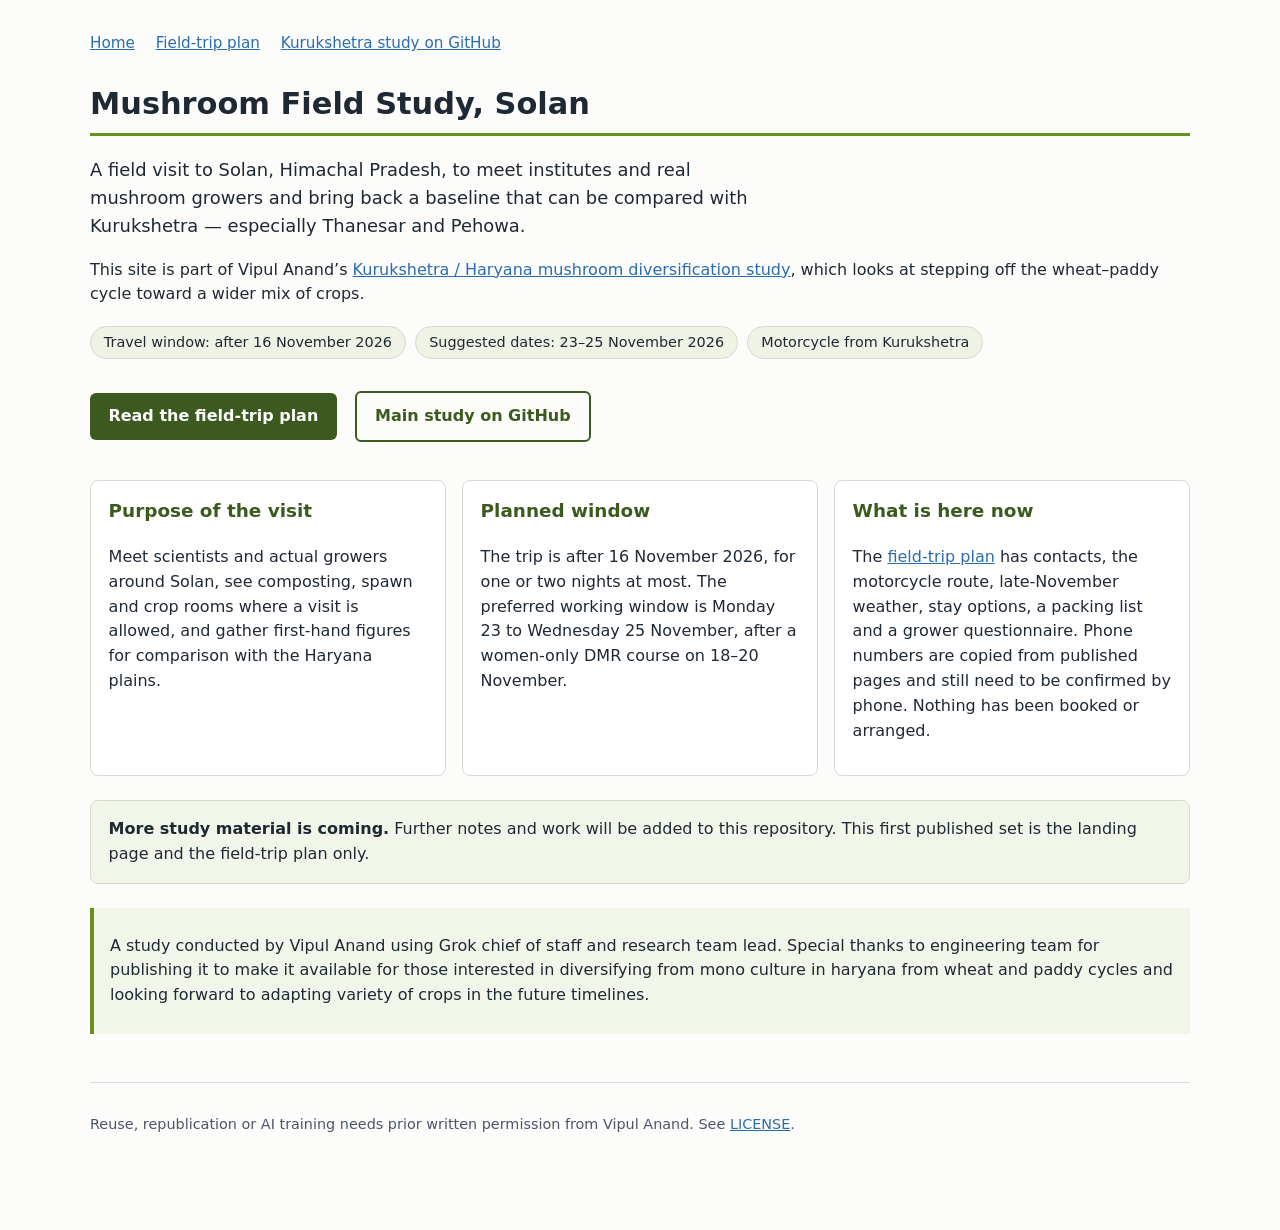
==== index.html @ 5a3dfa97 "Add Solan field-study landing page, field-trip plan, and Pages site files" ====
<!DOCTYPE html>
<html lang="en">
<head>
<meta charset="utf-8">
<meta name="viewport" content="width=device-width,initial-scale=1">
<meta name="robots" content="noindex, nofollow, noarchive, noimageindex">
<meta name="googlebot" content="noindex, nofollow, noarchive, noimageindex">
<title>Mushroom Field Study, Solan</title>
<link rel="stylesheet" href="style.css">
</head>
<body>
<nav>
  <a href="index.html" aria-current="page">Home</a>
  <a href="field-trip.html">Field-trip plan</a>
  <a href="https://github.com/anandvip/mushroom-haryana">Kurukshetra study on GitHub</a>
</nav>

<header class="hero">
  <h1>Mushroom Field Study, Solan</h1>
  <p class="lede">A field visit to Solan, Himachal Pradesh, to meet institutes and real mushroom growers and bring back a baseline that can be compared with Kurukshetra — especially Thanesar and Pehowa.</p>
  <p>This site is part of Vipul Anand’s <a href="https://github.com/anandvip/mushroom-haryana">Kurukshetra / Haryana mushroom diversification study</a>, which looks at stepping off the wheat–paddy cycle toward a wider mix of crops.</p>
  <div class="meta-row">
    <span class="chip">Travel window: after 16 November 2026</span>
    <span class="chip">Suggested dates: 23–25 November 2026</span>
    <span class="chip">Motorcycle from Kurukshetra</span>
  </div>
  <p>
    <a class="cta" href="field-trip.html">Read the field-trip plan</a>
    <a class="cta cta-secondary" href="https://github.com/anandvip/mushroom-haryana">Main study on GitHub</a>
  </p>
</header>

<section class="card-grid">
  <article class="card">
    <h2>Purpose of the visit</h2>
    <p>Meet scientists and actual growers around Solan, see composting, spawn and crop rooms where a visit is allowed, and gather first-hand figures for comparison with the Haryana plains.</p>
  </article>
  <article class="card">
    <h2>Planned window</h2>
    <p>The trip is after 16 November 2026, for one or two nights at most. The preferred working window is Monday 23 to Wednesday 25 November, after a women-only DMR course on 18–20 November.</p>
  </article>
  <article class="card">
    <h2>What is here now</h2>
    <p>The <a href="field-trip.html">field-trip plan</a> has contacts, the motorcycle route, late-November weather, stay options, a packing list and a grower questionnaire. Phone numbers are copied from published pages and still need to be confirmed by phone. Nothing has been booked or arranged.</p>
  </article>
</section>

<p class="note"><strong>More study material is coming.</strong> Further notes and work will be added to this repository. This first published set is the landing page and the field-trip plan only.</p>

<blockquote>
  <p>A study conducted by Vipul Anand using Grok chief of staff and research team lead. Special thanks to engineering team for publishing it to make it available for those interested in diversifying from mono culture in haryana from wheat and paddy cycles and looking forward to adapting variety of crops in the future timelines.</p>
</blockquote>

<footer class="site-footer">
  <p>Reuse, republication or AI training needs prior written permission from Vipul Anand. See <a href="https://github.com/anandvip/mushroom-field-study-solan/blob/vipul/LICENSE">LICENSE</a>.</p>
</footer>
</body>
</html>
---- style.css ----
body{
  font-family:system-ui,-apple-system,Segoe UI,Roboto,sans-serif;
  max-width:1100px;
  margin:2rem auto;
  padding:0 1rem 3rem;
  line-height:1.55;
  color:#1f2933;
  background:#fcfcfa;
}
h1{font-size:1.9rem;border-bottom:3px solid #6b8e23;padding-bottom:.4rem}
h2{margin-top:2.2rem;color:#3d5a1e;border-bottom:1px solid #ddd;padding-bottom:.2rem}
h3{color:#4a6b25}
table{border-collapse:collapse;width:100%;margin:1rem 0;font-size:.9rem;display:block;overflow-x:auto}
th,td{border:1px solid #d5d9d0;padding:.45rem .6rem;vertical-align:top;text-align:left}
th{background:#eef3e6}
tr:nth-child(even) td{background:#f7f9f4}
blockquote{border-left:4px solid #6b8e23;background:#f2f6ea;margin:1rem 0;padding:.6rem 1rem}
a{color:#2b6cb0;word-break:break-word}
code{background:#eee;padding:0 .25rem;border-radius:3px}
hr{border:0;border-top:1px solid #ddd;margin:2rem 0}
nav{font-size:.95rem;margin-bottom:1.4rem}
nav a{margin-right:1rem}
.site-footer{margin-top:3rem;padding-top:1rem;border-top:1px solid #ddd;font-size:.9rem;color:#4a5568}
.hero{margin:1.5rem 0 2rem}
.lede{font-size:1.12rem;max-width:42rem}
.meta-row{display:flex;flex-wrap:wrap;gap:.6rem;margin:1.2rem 0 1.6rem}
.chip{background:#eef3e6;border:1px solid #d5d9d0;border-radius:999px;padding:.25rem .8rem;font-size:.9rem}
.cta{display:inline-block;background:#3d5a1e;color:#fff;text-decoration:none;padding:.7rem 1.15rem;border-radius:6px;font-weight:600;margin:.4rem .8rem .4rem 0}
.cta:hover{background:#2f4716;color:#fff}
.cta-secondary{background:transparent;color:#3d5a1e;border:2px solid #3d5a1e}
.cta-secondary:hover{background:#eef3e6;color:#2f4716}
.card-grid{display:grid;grid-template-columns:repeat(auto-fit,minmax(240px,1fr));gap:1rem;margin:1.5rem 0}
.card{background:#fff;border:1px solid #d5d9d0;border-radius:8px;padding:1rem 1.1rem}
.card h2{margin-top:0;border:0;font-size:1.15rem}
.note{background:#f2f6ea;border:1px solid #d5d9d0;border-radius:8px;padding:1rem 1.1rem;margin:1.5rem 0}
@media (max-width:640px){
  body{margin:1rem auto}
  h1{font-size:1.55rem}
  .cta{display:block;text-align:center;margin:.5rem 0}
}
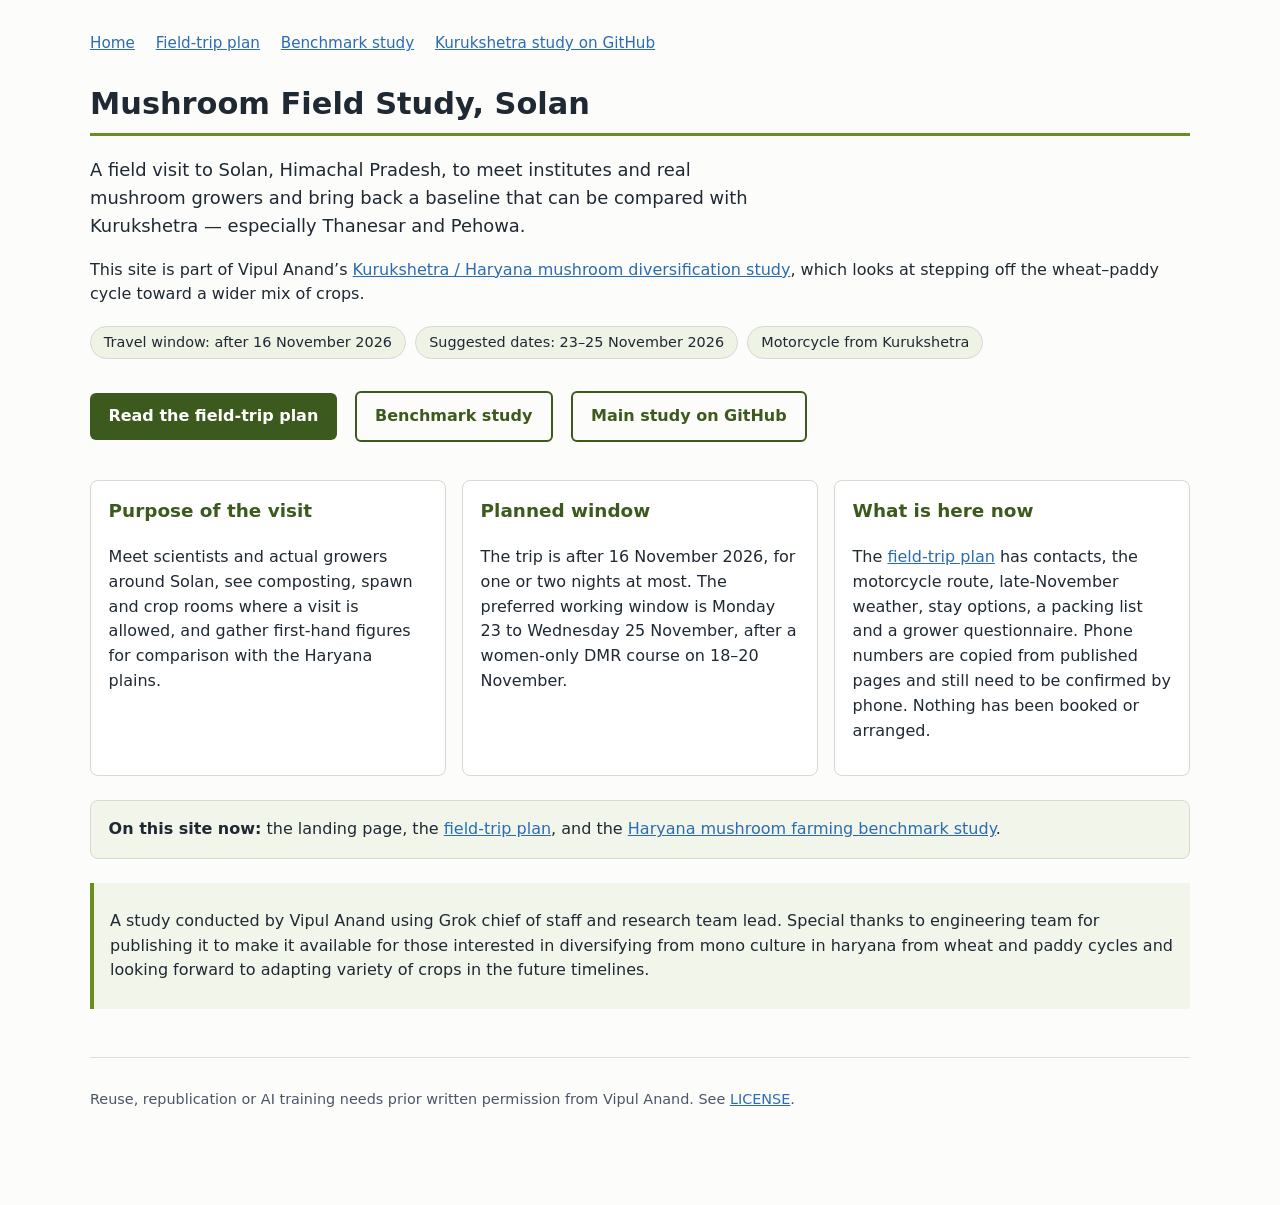
==== commit 08261e59: "Publish Haryana mushroom benchmark study on Solan Pages Add the Gemini Argon interactive page as ben" ====
--- a/index.html
+++ b/index.html
@@ -12,6 +12,7 @@
 <nav>
   <a href="index.html" aria-current="page">Home</a>
   <a href="field-trip.html">Field-trip plan</a>
+  <a href="benchmark-study.html">Benchmark study</a>
   <a href="https://github.com/anandvip/mushroom-haryana">Kurukshetra study on GitHub</a>
 </nav>
 
@@ -26,6 +27,7 @@
   </div>
   <p>
     <a class="cta" href="field-trip.html">Read the field-trip plan</a>
+    <a class="cta cta-secondary" href="benchmark-study.html">Benchmark study</a>
     <a class="cta cta-secondary" href="https://github.com/anandvip/mushroom-haryana">Main study on GitHub</a>
   </p>
 </header>
@@ -45,7 +47,7 @@
   </article>
 </section>
 
-<p class="note"><strong>More study material is coming.</strong> Further notes and work will be added to this repository. This first published set is the landing page and the field-trip plan only.</p>
+<p class="note"><strong>On this site now:</strong> the landing page, the <a href="field-trip.html">field-trip plan</a>, and the <a href="benchmark-study.html">Haryana mushroom farming benchmark study</a>.</p>
 
 <blockquote>
   <p>A study conducted by Vipul Anand using Grok chief of staff and research team lead. Special thanks to engineering team for publishing it to make it available for those interested in diversifying from mono culture in haryana from wheat and paddy cycles and looking forward to adapting variety of crops in the future timelines.</p>
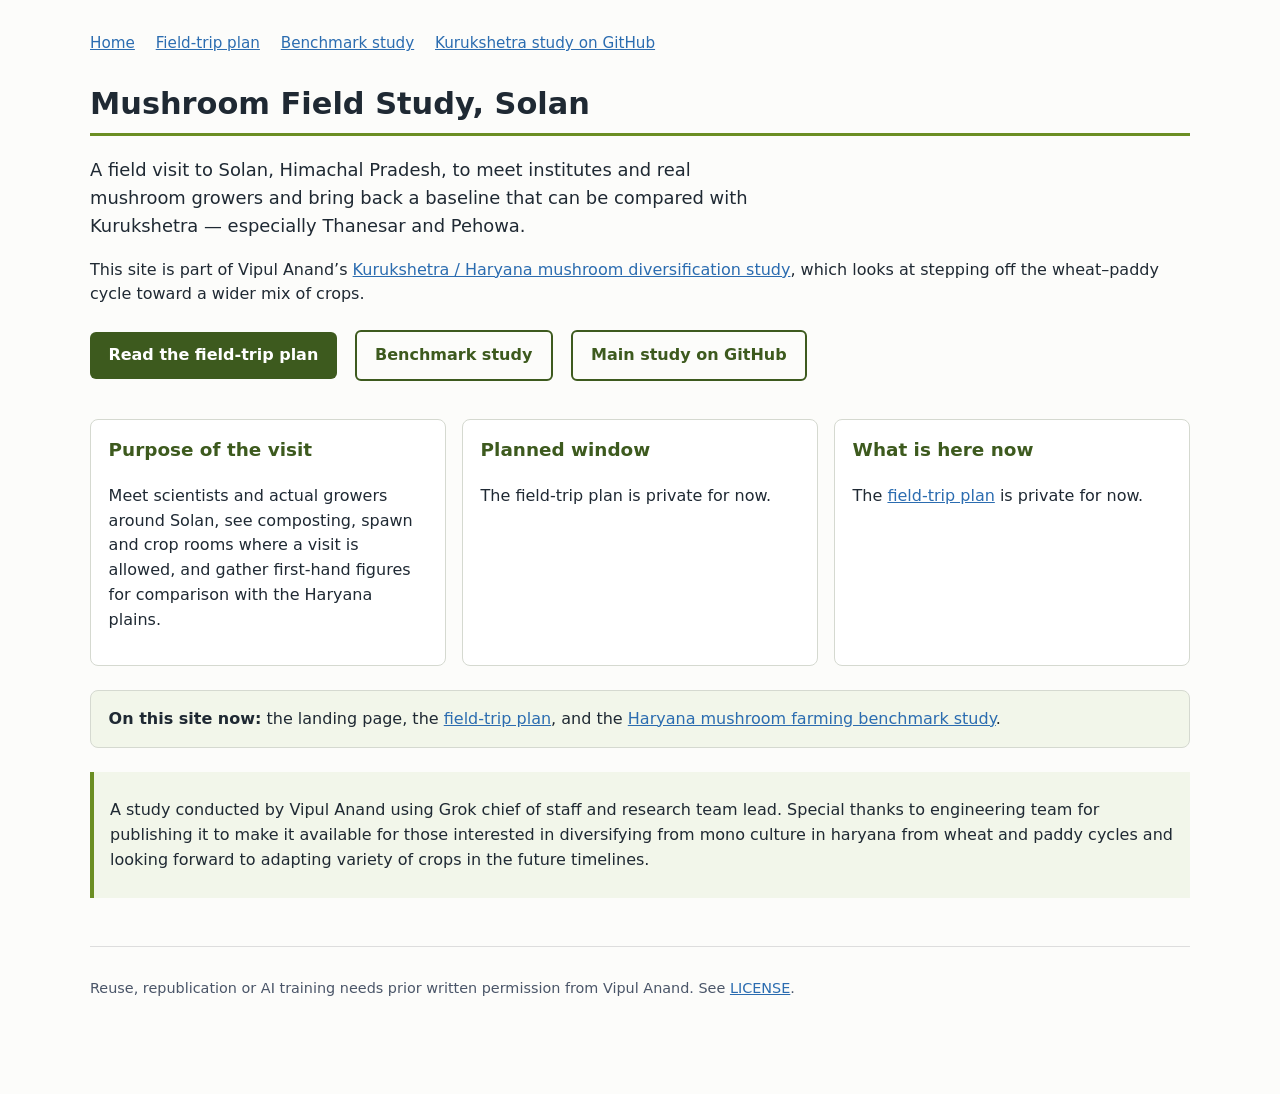
==== commit d39a27cd: "Hide field-trip plan for now: links show private toast, page removed (restore from history)" ====
--- a/index.html
+++ b/index.html
@@ -7,6 +7,29 @@
 <meta name="googlebot" content="noindex, nofollow, noarchive, noimageindex">
 <title>Mushroom Field Study, Solan</title>
 <link rel="stylesheet" href="style.css">
+<style>
+#private-toast{
+  position:fixed;
+  left:50%;
+  bottom:1.5rem;
+  transform:translateX(-50%) translateY(1rem);
+  background:#1f2933;
+  color:#fff;
+  padding:.7rem 1.15rem;
+  border-radius:6px;
+  font-size:.95rem;
+  box-shadow:0 4px 16px rgba(0,0,0,.2);
+  opacity:0;
+  pointer-events:none;
+  transition:opacity .2s ease,transform .2s ease;
+  z-index:1000;
+  max-width:calc(100% - 2rem);
+}
+#private-toast.is-visible{
+  opacity:1;
+  transform:translateX(-50%) translateY(0);
+}
+</style>
 </head>
 <body>
 <nav>
@@ -20,11 +43,6 @@
   <h1>Mushroom Field Study, Solan</h1>
   <p class="lede">A field visit to Solan, Himachal Pradesh, to meet institutes and real mushroom growers and bring back a baseline that can be compared with Kurukshetra — especially Thanesar and Pehowa.</p>
   <p>This site is part of Vipul Anand’s <a href="https://github.com/anandvip/mushroom-haryana">Kurukshetra / Haryana mushroom diversification study</a>, which looks at stepping off the wheat–paddy cycle toward a wider mix of crops.</p>
-  <div class="meta-row">
-    <span class="chip">Travel window: after 16 November 2026</span>
-    <span class="chip">Suggested dates: 23–25 November 2026</span>
-    <span class="chip">Motorcycle from Kurukshetra</span>
-  </div>
   <p>
     <a class="cta" href="field-trip.html">Read the field-trip plan</a>
     <a class="cta cta-secondary" href="benchmark-study.html">Benchmark study</a>
@@ -39,11 +57,11 @@
   </article>
   <article class="card">
     <h2>Planned window</h2>
-    <p>The trip is after 16 November 2026, for one or two nights at most. The preferred working window is Monday 23 to Wednesday 25 November, after a women-only DMR course on 18–20 November.</p>
+    <p>The field-trip plan is private for now.</p>
   </article>
   <article class="card">
     <h2>What is here now</h2>
-    <p>The <a href="field-trip.html">field-trip plan</a> has contacts, the motorcycle route, late-November weather, stay options, a packing list and a grower questionnaire. Phone numbers are copied from published pages and still need to be confirmed by phone. Nothing has been booked or arranged.</p>
+    <p>The <a href="field-trip.html">field-trip plan</a> is private for now.</p>
   </article>
 </section>
 
@@ -56,5 +74,25 @@
 <footer class="site-footer">
   <p>Reuse, republication or AI training needs prior written permission from Vipul Anand. See <a href="https://github.com/anandvip/mushroom-field-study-solan/blob/vipul/LICENSE">LICENSE</a>.</p>
 </footer>
+<div id="private-toast" role="status" aria-live="assertive" aria-atomic="true"></div>
+<script>
+(function () {
+  var toast = document.getElementById('private-toast');
+  var hideTimer;
+  function showPrivateToast(e) {
+    if (e) e.preventDefault();
+    toast.textContent = 'Private data — access denied';
+    toast.classList.add('is-visible');
+    clearTimeout(hideTimer);
+    hideTimer = setTimeout(function () {
+      toast.classList.remove('is-visible');
+    }, 3000);
+  }
+  var links = document.querySelectorAll('a[href="field-trip.html"]');
+  for (var i = 0; i < links.length; i++) {
+    links[i].addEventListener('click', showPrivateToast);
+  }
+})();
+</script>
 </body>
 </html>
